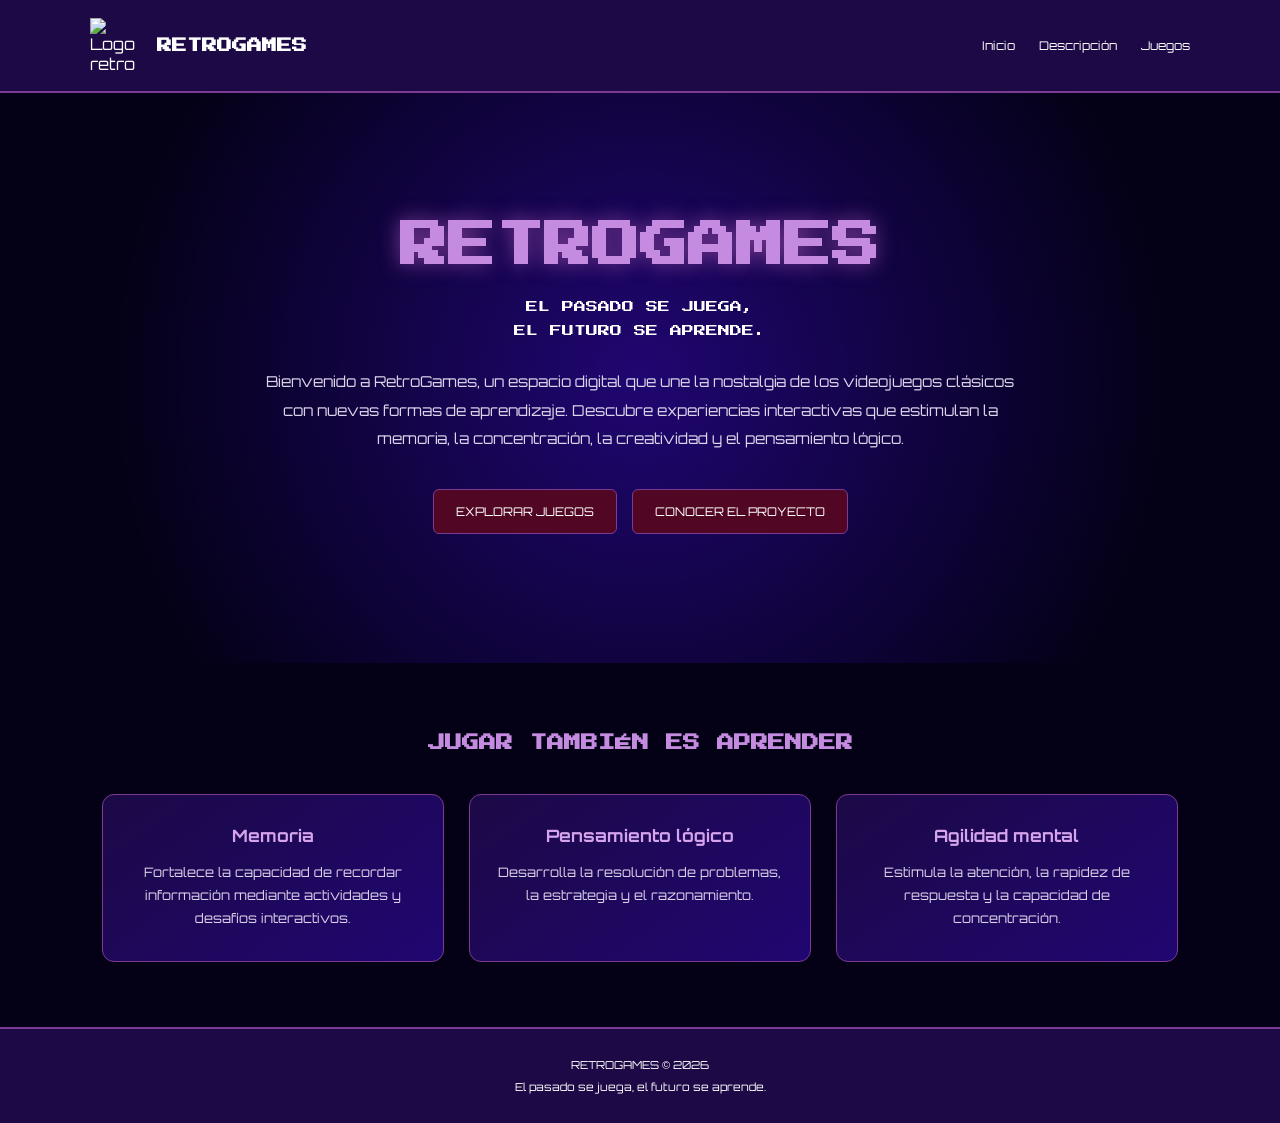
==== index.html @ 659c7d88 "Add files via upload" ====
<!DOCTYPE html>
<html lang="es">
<head>
    <meta charset="UTF-8">
    <meta name="viewport" content="width=device-width, initial-scale=1.0">
    <meta name="description" content="RetroGames: videojuegos clásicos y experiencias para estimular la memoria, la concentración y el pensamiento lógico.">
    <title>RetroGames | Inicio</title>
    <link rel="icon" href="img/hand.jpg">

    <link href="https://fonts.googleapis.com/css2?family=Orbitron:wght@400;500;600;700;800&family=Press+Start+2P&display=swap" rel="stylesheet">

    <style>
        * { margin: 0; padding: 0; box-sizing: border-box; }

        body {
            background: #040117;
            color: white;
            font-family: 'Orbitron', sans-serif;
        }

        header {
            background: #1C0946;
            padding: 18px 7%;
            display: flex;
            justify-content: space-between;
            align-items: center;
            flex-wrap: wrap;
            gap: 20px;
            border-bottom: 2px solid #7C3B93;
        }

        .logo {
            display: flex;
            align-items: center;
            gap: 12px;
        }

        .logo img {
            width: 55px;
            height: 55px;
            object-fit: contain;
        }

        .logo h2 {
            font-family: 'Press Start 2P', cursive;
            font-size: 15px;
        }

        nav {
            display: flex;
            gap: 24px;
            flex-wrap: wrap;
        }

        nav a {
            color: white;
            text-decoration: none;
            font-size: 12px;
            transition: .3s;
        }

        nav a:hover { color: #c58be0; }

        .hero {
            min-height: 570px;
            padding: 80px 8%;
            display: flex;
            flex-direction: column;
            justify-content: center;
            align-items: center;
            text-align: center;
            background: radial-gradient(circle, #200671 0%, #040117 75%);
        }

        .hero h1 {
            font-family: 'Press Start 2P', cursive;
            font-size: clamp(25px, 5vw, 48px);
            color: #c58be0;
            text-shadow: 0 0 20px #7C3B93;
            margin-bottom: 25px;
        }

        .eslogan {
            font-family: 'Press Start 2P', cursive;
            color: white;
            font-size: 12px;
            line-height: 2;
            margin-bottom: 25px;
        }

        .hero p {
            max-width: 750px;
            line-height: 1.9;
            font-size: 15px;
            color: #ddd4eb;
        }

        .botones {
            display: flex;
            gap: 15px;
            margin-top: 35px;
            flex-wrap: wrap;
            justify-content: center;
        }

        .boton {
            padding: 14px 22px;
            background: #510623;
            color: white;
            border: 1px solid #7C3B93;
            border-radius: 6px;
            text-decoration: none;
            font-size: 12px;
            transition: .3s;
        }

        .boton:hover {
            background: #7C3B93;
            transform: translateY(-3px);
        }

        .seccion {
            padding: 65px 8%;
            text-align: center;
        }

        .seccion h2 {
            font-family: 'Press Start 2P', cursive;
            font-size: 17px;
            color: #c58be0;
            margin-bottom: 35px;
            line-height: 1.8;
        }

        .tarjetas {
            display: grid;
            grid-template-columns: repeat(auto-fit, minmax(220px, 1fr));
            gap: 25px;
        }

        .tarjeta {
            background: linear-gradient(145deg, #1C0946, #200671);
            padding: 30px 20px;
            border: 1px solid #7C3B93;
            border-radius: 12px;
            transition: .3s;
        }

        .tarjeta:hover {
            transform: translateY(-8px);
            box-shadow: 0 0 20px #7C3B93;
        }

        .tarjeta h3 {
            color: #d6a4ed;
            margin-bottom: 15px;
            font-size: 17px;
        }

        .tarjeta p {
            font-size: 13px;
            line-height: 1.8;
            color: #ddd4eb;
        }

        footer {
            background: #1C0946;
            padding: 25px;
            text-align: center;
            border-top: 2px solid #7C3B93;
            font-size: 11px;
            line-height: 2;
        }

        @media (max-width: 600px) {
            header { justify-content: center; }
            nav { justify-content: center; }
            .logo h2 { font-size: 12px; }
            .hero { padding: 65px 6%; }
        }
    </style>
</head>

<body>

<header>
    <div class="logo">
        <img src="img/Logo retro.jpeg" alt="Logo retro">
        <h2>RETROGAMES</h2>
    </div>

    <nav>
        <a href="index.html">Inicio</a>
        <a href="description.html">Descripción</a>
        <a href="Gamespage.html">Juegos</a>
    </nav>
</header>

<main>
    <section class="hero">
        <h1>RETROGAMES</h1>

        <div class="eslogan">
            EL PASADO SE JUEGA,<br>
            EL FUTURO SE APRENDE.
        </div>

        <p>
            Bienvenido a RetroGames, un espacio digital que une la
            nostalgia de los videojuegos clásicos con nuevas formas
            de aprendizaje. Descubre experiencias interactivas que
            estimulan la memoria, la concentración, la creatividad
            y el pensamiento lógico.
        </p>

        <div class="botones">
            <a href="Gamespage.html" class="boton">EXPLORAR JUEGOS</a>
            <a href="description.html" class="boton">CONOCER EL PROYECTO</a>
        </div>
    </section>

    <section class="seccion">
        <h2>JUGAR TAMBIÉN ES APRENDER</h2>

        <div class="tarjetas">
            <article class="tarjeta">
                <h3>Memoria</h3>
                <p>
                    Fortalece la capacidad de recordar información
                    mediante actividades y desafíos interactivos.
                </p>
            </article>

            <article class="tarjeta">
                <h3>Pensamiento lógico</h3>
                <p>
                    Desarrolla la resolución de problemas,
                    la estrategia y el razonamiento.
                </p>
            </article>

            <article class="tarjeta">
                <h3>Agilidad mental</h3>
                <p>
                    Estimula la atención, la rapidez de respuesta
                    y la capacidad de concentración.
                </p>
            </article>
        </div>
    </section>
</main>

<footer>
    <p>RETROGAMES © 2026</p>
    <p>El pasado se juega, el futuro se aprende.</p>
</footer>

</body>
</html>
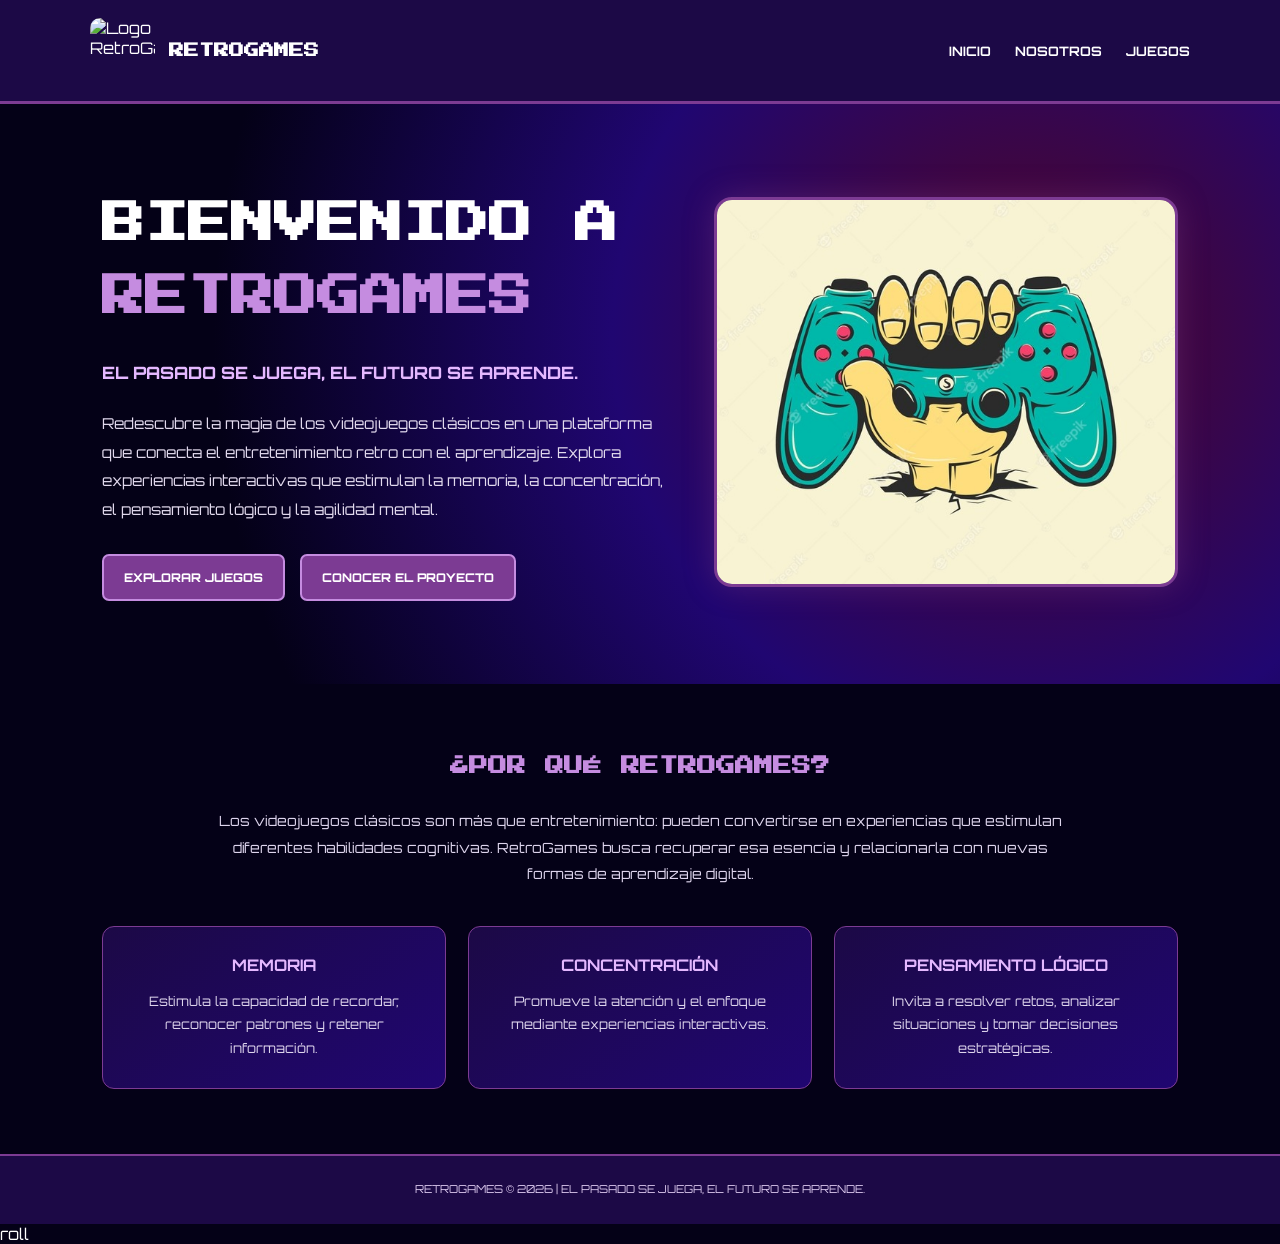
==== commit 73c079b1: "Refactor index.html for layout and styling improvements Updated HTML structure and styles for improv" ====
--- a/index.html
+++ b/index.html
@@ -1,260 +1,277 @@
-
 <!DOCTYPE html>
 <html lang="es">
 <head>
-    <meta charset="UTF-8">
-    <meta name="viewport" content="width=device-width, initial-scale=1.0">
-    <meta name="description" content="RetroGames: videojuegos clásicos y experiencias para estimular la memoria, la concentración y el pensamiento lógico.">
-    <title>RetroGames | Inicio</title>
-    <link rel="icon" href="img/hand.jpg">
-
-    <link href="https://fonts.googleapis.com/css2?family=Orbitron:wght@400;500;600;700;800&family=Press+Start+2P&display=swap" rel="stylesheet">
-
-    <style>
-        * { margin: 0; padding: 0; box-sizing: border-box; }
-
-        body {
-            background: #040117;
-            color: white;
-            font-family: 'Orbitron', sans-serif;
-        }
-
-        header {
-            background: #1C0946;
-            padding: 18px 7%;
-            display: flex;
-            justify-content: space-between;
-            align-items: center;
-            flex-wrap: wrap;
-            gap: 20px;
-            border-bottom: 2px solid #7C3B93;
-        }
-
-        .logo {
-            display: flex;
-            align-items: center;
-            gap: 12px;
-        }
-
-        .logo img {
-            width: 55px;
-            height: 55px;
-            object-fit: contain;
-        }
-
-        .logo h2 {
-            font-family: 'Press Start 2P', cursive;
-            font-size: 15px;
-        }
-
-        nav {
-            display: flex;
-            gap: 24px;
-            flex-wrap: wrap;
-        }
-
-        nav a {
-            color: white;
-            text-decoration: none;
-            font-size: 12px;
-            transition: .3s;
-        }
-
-        nav a:hover { color: #c58be0; }
-
-        .hero {
-            min-height: 570px;
-            padding: 80px 8%;
-            display: flex;
-            flex-direction: column;
-            justify-content: center;
-            align-items: center;
-            text-align: center;
-            background: radial-gradient(circle, #200671 0%, #040117 75%);
-        }
-
-        .hero h1 {
-            font-family: 'Press Start 2P', cursive;
-            font-size: clamp(25px, 5vw, 48px);
-            color: #c58be0;
-            text-shadow: 0 0 20px #7C3B93;
-            margin-bottom: 25px;
-        }
-
-        .eslogan {
-            font-family: 'Press Start 2P', cursive;
-            color: white;
-            font-size: 12px;
-            line-height: 2;
-            margin-bottom: 25px;
-        }
-
-        .hero p {
-            max-width: 750px;
-            line-height: 1.9;
-            font-size: 15px;
-            color: #ddd4eb;
-        }
-
-        .botones {
-            display: flex;
-            gap: 15px;
-            margin-top: 35px;
-            flex-wrap: wrap;
-            justify-content: center;
-        }
-
-        .boton {
-            padding: 14px 22px;
-            background: #510623;
-            color: white;
-            border: 1px solid #7C3B93;
-            border-radius: 6px;
-            text-decoration: none;
-            font-size: 12px;
-            transition: .3s;
-        }
-
-        .boton:hover {
-            background: #7C3B93;
-            transform: translateY(-3px);
-        }
-
-        .seccion {
-            padding: 65px 8%;
-            text-align: center;
-        }
-
-        .seccion h2 {
-            font-family: 'Press Start 2P', cursive;
-            font-size: 17px;
-            color: #c58be0;
-            margin-bottom: 35px;
-            line-height: 1.8;
-        }
-
-        .tarjetas {
-            display: grid;
-            grid-template-columns: repeat(auto-fit, minmax(220px, 1fr));
-            gap: 25px;
-        }
-
-        .tarjeta {
-            background: linear-gradient(145deg, #1C0946, #200671);
-            padding: 30px 20px;
-            border: 1px solid #7C3B93;
-            border-radius: 12px;
-            transition: .3s;
-        }
-
-        .tarjeta:hover {
-            transform: translateY(-8px);
-            box-shadow: 0 0 20px #7C3B93;
-        }
-
-        .tarjeta h3 {
-            color: #d6a4ed;
-            margin-bottom: 15px;
-            font-size: 17px;
-        }
-
-        .tarjeta p {
-            font-size: 13px;
-            line-height: 1.8;
-            color: #ddd4eb;
-        }
-
-        footer {
-            background: #1C0946;
-            padding: 25px;
-            text-align: center;
-            border-top: 2px solid #7C3B93;
-            font-size: 11px;
-            line-height: 2;
-        }
-
-        @media (max-width: 600px) {
-            header { justify-content: center; }
-            nav { justify-content: center; }
-            .logo h2 { font-size: 12px; }
-            .hero { padding: 65px 6%; }
-        }
-    </style>
+  <meta charset="UTF-8">
+  <meta name="viewport" content="width=device-width, initial-scale=1.0">
+  <title>RetroGames | Inicio</title>
+
+  <link href="https://fonts.googleapis.com/css2?family=Orbitron:wght@400;500;600;700;800&family=Press+Start+2P&display=swap" rel="stylesheet">
+
+  <style>
+    * { box-sizing: border-box; margin: 0; padding: 0; }
+
+    body {
+      background: #040117;
+      color: #fff;
+      font-family: 'Orbitron', sans-serif;
+    }
+
+    header {
+      background: #1C0946;
+      padding: 18px 7%;
+      display: flex;
+      justify-content: space-between;
+      align-items: center;
+      gap: 20px;
+      flex-wrap: wrap;
+      border-bottom: 3px solid #7C3B93;
+    }
+
+    .brand {
+      display: flex;
+      align-items: center;
+      gap: 14px;
+    }
+
+    .brand img {
+      width: 65px;
+      height: 65px;
+      object-fit: contain;
+      border-radius: 10px;
+    }
+
+    .brand h2 {
+      font-family: 'Press Start 2P', cursive;
+      font-size: 15px;
+      color: #fff;
+    }
+
+    nav {
+      display: flex;
+      gap: 24px;
+      flex-wrap: wrap;
+    }
+
+    nav a {
+      color: #fff;
+      text-decoration: none;
+      font-size: 13px;
+      font-weight: 700;
+      transition: .3s;
+    }
+
+    nav a:hover { color: #c58ce0; }
+
+    .hero {
+      min-height: 580px;
+      padding: 70px 8%;
+      display: grid;
+      grid-template-columns: 1.1fr .9fr;
+      align-items: center;
+      gap: 45px;
+      background: radial-gradient(circle at 80% 40%, #510623 0%, #200671 38%, #040117 75%);
+    }
+
+    .hero h1 {
+      font-family: 'Press Start 2P', cursive;
+      font-size: clamp(25px, 4vw, 43px);
+      line-height: 1.7;
+      margin-bottom: 25px;
+      color: #fff;
+    }
+
+    .hero h1 span { color: #c58ce0; }
+
+    .slogan {
+      color: #e4b8ff;
+      font-size: 17px;
+      font-weight: 800;
+      margin-bottom: 22px;
+      line-height: 1.8;
+    }
+
+    .hero p {
+      font-size: 15px;
+      line-height: 1.9;
+      color: #e1d9ed;
+      max-width: 620px;
+    }
+
+    .hero-image img {
+      width: 100%;
+      max-height: 390px;
+      object-fit: cover;
+      border: 3px solid #7C3B93;
+      border-radius: 18px;
+      box-shadow: 0 0 30px #7C3B9360;
+    }
+
+    .buttons {
+      display: flex;
+      gap: 15px;
+      flex-wrap: wrap;
+      margin-top: 30px;
+    }
+
+    .btn {
+      display: inline-block;
+      padding: 14px 20px;
+      background: #7C3B93;
+      color: white;
+      border: 2px solid #c58ce0;
+      border-radius: 7px;
+      text-decoration: none;
+      font-size: 12px;
+      font-weight: 800;
+      transition: .3s;
+    }
+
+    .btn:hover {
+      background: #510623;
+      transform: translateY(-3px);
+    }
+
+    .section {
+      padding: 65px 8%;
+      text-align: center;
+    }
+
+    .section h2 {
+      font-family: 'Press Start 2P', cursive;
+      color: #c58ce0;
+      font-size: 19px;
+      line-height: 1.8;
+      margin-bottom: 25px;
+    }
+
+    .section > p {
+      max-width: 850px;
+      margin: auto;
+      color: #ddd4ec;
+      font-size: 14px;
+      line-height: 1.9;
+    }
+
+    .features {
+      display: grid;
+      grid-template-columns: repeat(3, 1fr);
+      gap: 22px;
+      margin-top: 38px;
+    }
+
+    .feature {
+      background: linear-gradient(145deg, #1C0946, #200671);
+      border: 1px solid #7C3B93;
+      padding: 28px 20px;
+      border-radius: 12px;
+    }
+
+    .feature h3 {
+      color: #e4b8ff;
+      font-size: 16px;
+      margin-bottom: 15px;
+    }
+
+    .feature p {
+      color: #ddd4ec;
+      font-size: 13px;
+      line-height: 1.8;
+    }
+
+    footer {
+      background: #1C0946;
+      border-top: 2px solid #7C3B93;
+      text-align: center;
+      padding: 24px;
+      color: #d9c7ec;
+      font-size: 11px;
+      line-height: 1.8;
+    }
+
+    @media (max-width: 800px) {
+      .hero { grid-template-columns: 1fr; text-align: center; }
+      .hero p { margin: auto; }
+      .buttons { justify-content: center; }
+      .features { grid-template-columns: 1fr; }
+      header { justify-content: center; }
+      nav { justify-content: center; }
+    }
+  </style>
 </head>
 
 <body>
 
-<header>
-    <div class="logo">
-        <img src="img/Logo retro.jpeg" alt="Logo retro">
-        <h2>RETROGAMES</h2>
+  <header>
+    <div class="brand">
+      <img src="logo%20retro.jpeg" alt="Logo RetroGames">
+      <h2>RETROGAMES</h2>
     </div>
 
     <nav>
-        <a href="index.html">Inicio</a>
-        <a href="description.html">Descripción</a>
-        <a href="Gamespage.html">Juegos</a>
+      <a href="index.html">INICIO</a>
+      <a href="description.html">NOSOTROS</a>
+      <a href="Gamespage.html">JUEGOS</a>
     </nav>
-</header>
-
-<main>
+  </header>
+
+  <main>
     <section class="hero">
-        <h1>RETROGAMES</h1>
-
-        <div class="eslogan">
-            EL PASADO SE JUEGA,<br>
-            EL FUTURO SE APRENDE.
+      <div>
+        <h1>BIENVENIDO A <span>RETROGAMES</span></h1>
+
+        <div class="slogan">
+          EL PASADO SE JUEGA, EL FUTURO SE APRENDE.
         </div>
 
         <p>
-            Bienvenido a RetroGames, un espacio digital que une la
-            nostalgia de los videojuegos clásicos con nuevas formas
-            de aprendizaje. Descubre experiencias interactivas que
-            estimulan la memoria, la concentración, la creatividad
-            y el pensamiento lógico.
+          Redescubre la magia de los videojuegos clásicos en una plataforma
+          que conecta el entretenimiento retro con el aprendizaje. Explora
+          experiencias interactivas que estimulan la memoria, la concentración,
+          el pensamiento lógico y la agilidad mental.
         </p>
 
-        <div class="botones">
-            <a href="Gamespage.html" class="boton">EXPLORAR JUEGOS</a>
-            <a href="description.html" class="boton">CONOCER EL PROYECTO</a>
+        <div class="buttons">
+          <a class="btn" href="Gamespage.html">EXPLORAR JUEGOS</a>
+          <a class="btn" href="description.html">CONOCER EL PROYECTO</a>
         </div>
+      </div>
+
+      <div class="hero-image">
+        <img src="hand.jpg" alt="Experiencia de videojuegos retro">
+      </div>
     </section>
 
-    <section class="seccion">
-        <h2>JUGAR TAMBIÉN ES APRENDER</h2>
-
-        <div class="tarjetas">
-            <article class="tarjeta">
-                <h3>Memoria</h3>
-                <p>
-                    Fortalece la capacidad de recordar información
-                    mediante actividades y desafíos interactivos.
-                </p>
-            </article>
-
-            <article class="tarjeta">
-                <h3>Pensamiento lógico</h3>
-                <p>
-                    Desarrolla la resolución de problemas,
-                    la estrategia y el razonamiento.
-                </p>
-            </article>
-
-            <article class="tarjeta">
-                <h3>Agilidad mental</h3>
-                <p>
-                    Estimula la atención, la rapidez de respuesta
-                    y la capacidad de concentración.
-                </p>
-            </article>
-        </div>
+    <section class="section">
+      <h2>¿POR QUÉ RETROGAMES?</h2>
+      <p>
+        Los videojuegos clásicos son más que entretenimiento: pueden convertirse
+        en experiencias que estimulan diferentes habilidades cognitivas.
+        RetroGames busca recuperar esa esencia y relacionarla con nuevas formas
+        de aprendizaje digital.
+      </p>
+
+      <div class="features">
+        <article class="feature">
+          <h3>MEMORIA</h3>
+          <p>Estimula la capacidad de recordar, reconocer patrones y retener información.</p>
+        </article>
+
+        <article class="feature">
+          <h3>CONCENTRACIÓN</h3>
+          <p>Promueve la atención y el enfoque mediante experiencias interactivas.</p>
+        </article>
+
+        <article class="feature">
+          <h3>PENSAMIENTO LÓGICO</h3>
+          <p>Invita a resolver retos, analizar situaciones y tomar decisiones estratégicas.</p>
+        </article>
+      </div>
     </section>
-</main>
-
-<footer>
-    <p>RETROGAMES © 2026</p>
-    <p>El pasado se juega, el futuro se aprende.</p>
-</footer>
+  </main>
+
+  <footer>
+    <p>RETROGAMES © 2026 | EL PASADO SE JUEGA, EL FUTURO SE APRENDE.</p>
+  </footer>
 
 </body>
-</html>
+</html>roll
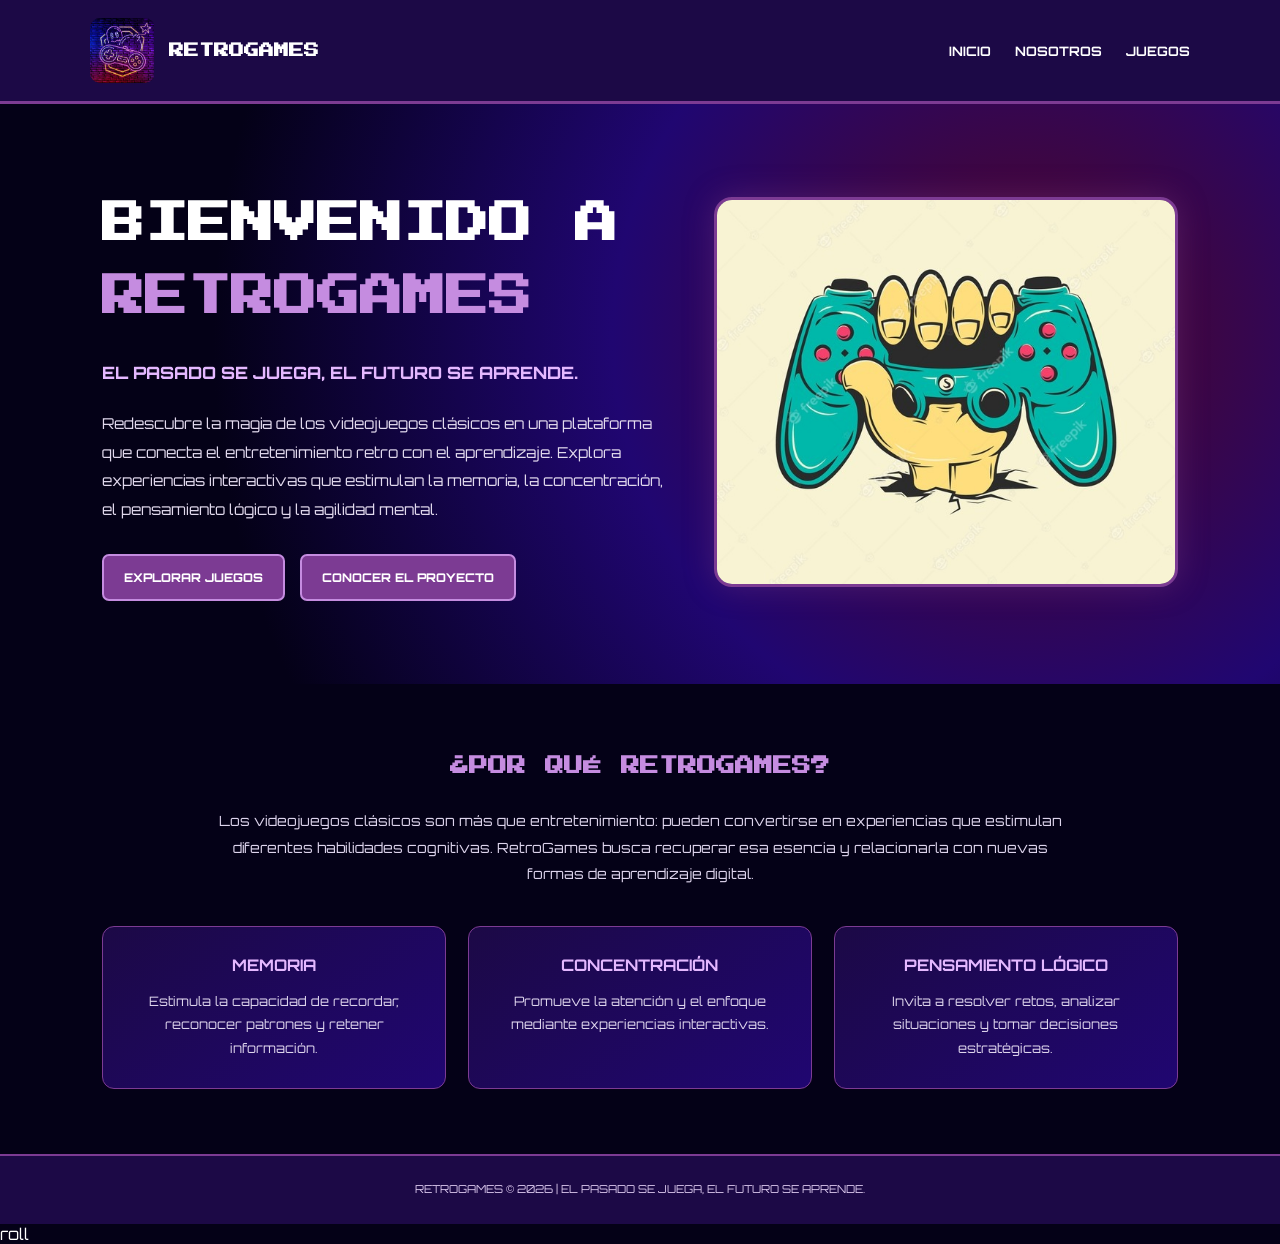
==== commit f9e47fd5: "Fix image source path in index.html" ====
--- a/index.html
+++ b/index.html
@@ -203,7 +203,7 @@
 
   <header>
     <div class="brand">
-      <img src="logo%20retro.jpeg" alt="Logo RetroGames">
+      <img src="Logo retro.jpeg" alt="Logo RetroGames">
       <h2>RETROGAMES</h2>
     </div>
 
